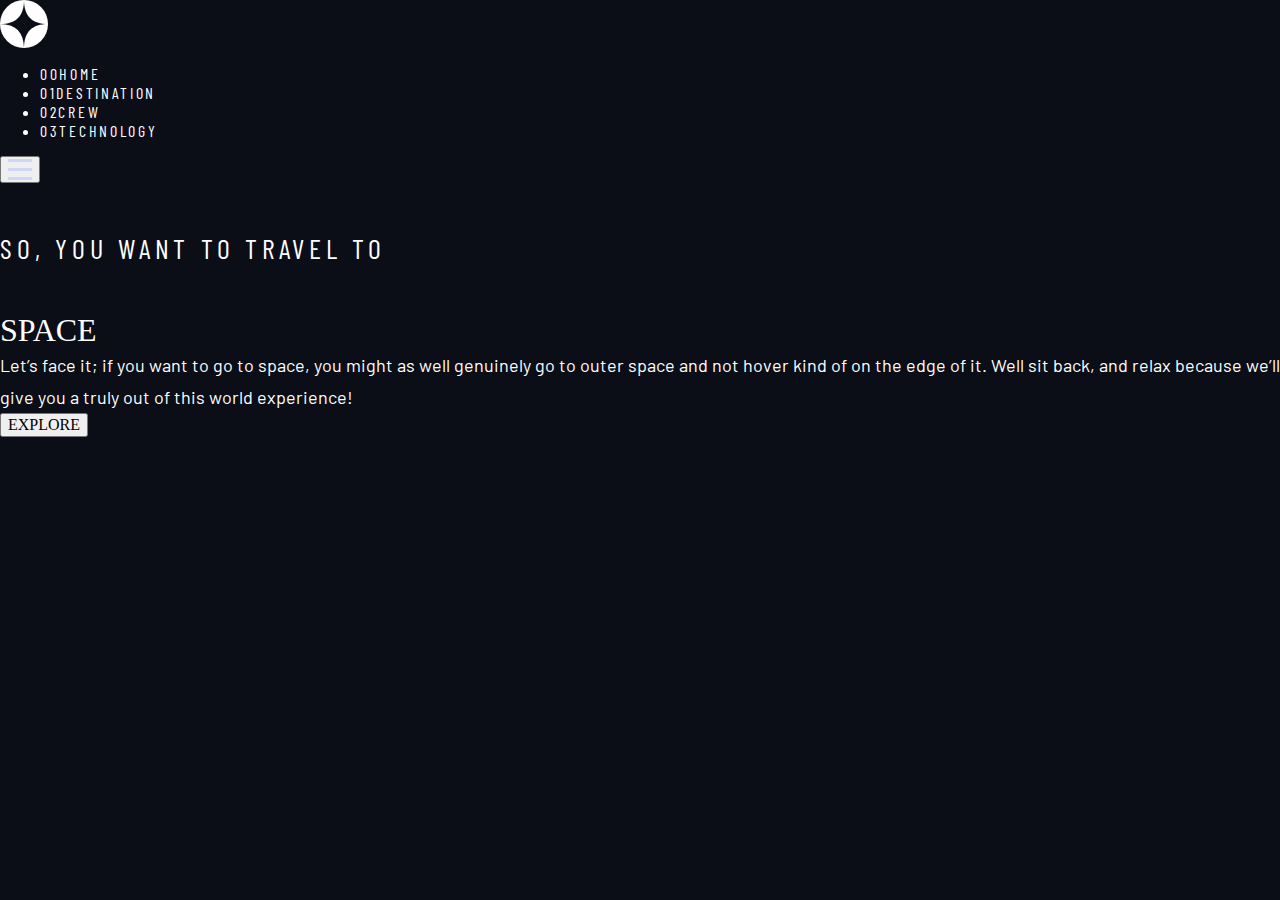
==== index.html @ c90dbf40 "Add Home layout" ====
<!DOCTYPE html>
<html lang="en">

<head>
    <meta charset="UTF-8">
    <meta name="viewport" content="width=device-width, initial-scale=1.0">
    <link rel="icon" type="image/x-icon" href="assets/favicon.ico" />
    <title>Space tourism website | Home</title>
    <link rel="stylesheet" href="styles/home.css">
</head>

<body>
    <nav class="navbar">
        <a href="index.html" class="logo">
            <img src="assets/shared/logo.svg" alt="logo">
        </a>
        <ul class="navbar__links nav__text">
            <li class="navbar__item"><span class="number">00</span>Home</li>
            <li class="navbar__item"><span class="number">01</span>Destination</li>
            <li class="navbar__item"><span class="number">02</span>Crew</li>
            <li class="navbar__item"><span class="number">03</span>Technology</li>
        </ul>
        <button class="navbar__button">
            <img src="assets/shared/icon-hamburger.svg" alt="menu" aria-hidden="true">
        </button>
    </nav>
    <main class="main__content">
        <div class="left-container">
            <h5 class="heading--5">So, you want to travel to</h5>
            <h1 class="heading--1">Space</h1>
            <p>
                Let’s face it; if you want to go to space, you might as well genuinely go to
                outer space and not hover kind of on the edge of it. Well sit back, and relax
                because we’ll give you a truly out of this world experience!
            </p>
        </div>
        <div class="right-container">
            <button class="action-btn">
                <h4 class="heading--4">Explore</h4>
            </button>
        </div>
    </main>
</body>

</html>
---- styles/home.css ----
/** COLOR **/
/** TYPOGRAPHY **/
/* https://piccalil.li/blog/a-modern-css-reset/ */
/* Box sizing rules */
@import url("https://fonts.googleapis.com/css2?family=Barlow&family=Barlow+Condensed&family=Bellefair&display=swap");
*,
*::before,
*::after {
  box-sizing: border-box;
}

/* Remove default margin */
body,
h1,
h2,
h3,
h4,
p,
figure,
blockquote,
dl,
dd {
  margin: 0;
}

/* Remove list styles on ul, ol elements with a list role, which suggests default styling will be removed */
ul[role=list],
ol[role=list] {
  list-style: none;
}

/* Set core root defaults */
html:focus-within {
  scroll-behavior: smooth;
}

/* Set core body defaults */
body {
  min-height: 100vh;
  text-rendering: optimizeSpeed;
}

/* A elements that don't have a class get default styles */
a:not([class]) {
  -webkit-text-decoration-skip: ink;
          text-decoration-skip-ink: auto;
}

/* Make images easier to work with */
img,
picture {
  max-width: 100%;
  display: block;
}

/* Inherit fonts for inputs and buttons */
input,
button,
textarea,
select {
  font: inherit;
}

/* Remove all animations, transitions and smooth scroll for people that prefer not to see them */
@media (prefers-reduced-motion: reduce) {
  html:focus-within {
    scroll-behavior: auto;
  }
  *,
*::before,
*::after {
    -webkit-animation-duration: 0.01ms !important;
            animation-duration: 0.01ms !important;
    -webkit-animation-iteration-count: 1 !important;
            animation-iteration-count: 1 !important;
    transition-duration: 0.01ms !important;
    scroll-behavior: auto !important;
  }
}
/** Headings **/
h1 .heading--1 {
  font-family: "Bellefair", serif;
  font-size: 150px;
}

h2 .heading--2 {
  font-family: "Bellefair", serif;
  font-size: 100px;
}

h3 .heading--3 {
  font-family: "Bellefair", serif;
  font-size: 56px;
}

h4 .heading--4 {
  font-family: "Bellefair", serif;
  font-size: 32px;
}

h5.heading--5 {
  font-family: "Barlow Condensed", sans-serif;
  font-size: 28px;
  letter-spacing: 4.75px;
}

/** Subheadings **/
h1 .subheading--1 {
  font-family: "Bellefair", serif;
  font-size: 28px;
}

h2 .subheading--2 {
  font-family: "Barlow Condensed", sans-serif;
  font-size: 14px;
  letter-spacing: 2.35px;
}

/** Other **/
h1, h2, h3, h4, h5 {
  font-weight: 400;
  text-transform: uppercase;
}

.nav__text {
  font-family: "Barlow Condensed", sans-serif;
  font-size: 16px;
  letter-spacing: 2.7px;
  text-transform: uppercase;
}

p {
  font-family: "Barlow", sans-serif;
  font-size: 18px;
  line-height: 32px;
}

body {
  background-color: #0B0D17;
  color: #FFFFFF;
}

p {
  word-wrap: break-word;
}
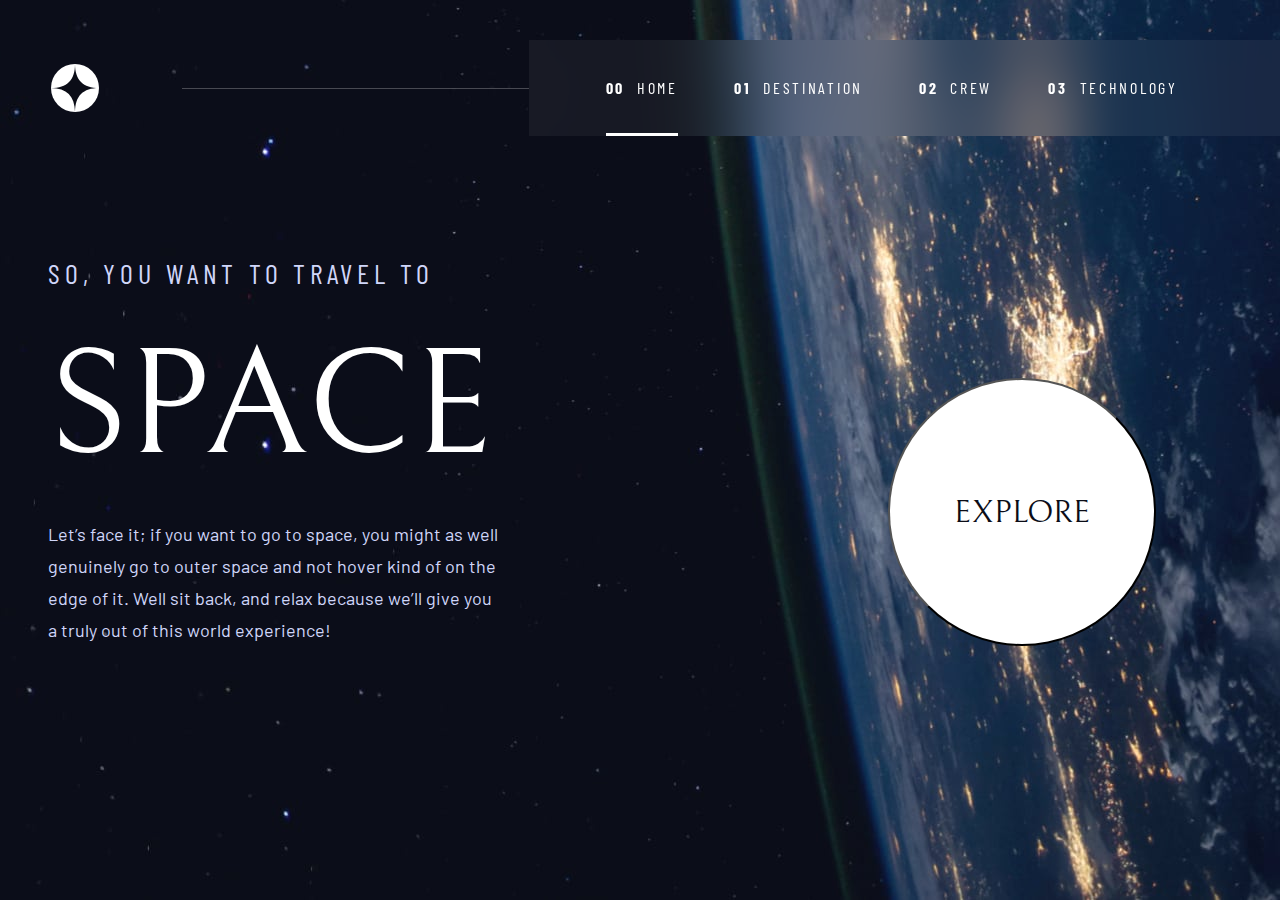
==== commit 5a783c89: "Update Home page" ====
--- a/index.html
+++ b/index.html
@@ -10,22 +10,24 @@
 </head>
 
 <body>
-    <nav class="navbar">
+    <header class="main-header">
         <a href="index.html" class="logo">
             <img src="assets/shared/logo.svg" alt="logo">
         </a>
-        <ul class="navbar__links nav__text">
-            <li class="navbar__item"><span class="number">00</span>Home</li>
-            <li class="navbar__item"><span class="number">01</span>Destination</li>
-            <li class="navbar__item"><span class="number">02</span>Crew</li>
-            <li class="navbar__item"><span class="number">03</span>Technology</li>
-        </ul>
-        <button class="navbar__button">
-            <img src="assets/shared/icon-hamburger.svg" alt="menu" aria-hidden="true">
-        </button>
-    </nav>
-    <main class="main__content">
-        <div class="left-container">
+        <nav class="navbar">
+            <ul class="navbar__links nav__text">
+                <li class="link active"><a href="index.html"><span class="number">00</span>Home</a></li>
+                <li class="link"><a href="index.html"><span class="number">01</span>Destination</a></li>
+                <li class="link"><a href="index.html"><span class="number">02</span>Crew</a></li>
+                <li class="link"><a href="index.html"><span class="number">03</span>Technology</a></li>
+            </ul>
+            <button class="navbar__btn">
+                <img src="assets/shared/icon-hamburger.svg" alt="menu" aria-hidden="true">
+            </button>
+        </nav>
+    </header>
+    <main class="main-content">
+        <div class="info-container">
             <h5 class="heading--5">So, you want to travel to</h5>
             <h1 class="heading--1">Space</h1>
             <p>
@@ -34,7 +36,7 @@
                 because we’ll give you a truly out of this world experience!
             </p>
         </div>
-        <div class="right-container">
+        <div class="action-container">
             <button class="action-btn">
                 <h4 class="heading--4">Explore</h4>
             </button>
--- a/styles/home.css
+++ b/styles/home.css
@@ -1,5 +1,6 @@
 /** COLOR **/
 /** TYPOGRAPHY **/
+/** BREAKPOINTS **/
 /* https://piccalil.li/blog/a-modern-css-reset/ */
 /* Box sizing rules */
 @import url("https://fonts.googleapis.com/css2?family=Barlow&family=Barlow+Condensed&family=Bellefair&display=swap");
@@ -15,6 +16,7 @@
 h2,
 h3,
 h4,
+h5,
 p,
 figure,
 blockquote,
@@ -78,39 +80,86 @@
   }
 }
 /** Headings **/
-h1 .heading--1 {
+h1.heading--1 {
   font-family: "Bellefair", serif;
-  font-size: 150px;
-}
-
-h2 .heading--2 {
-  font-family: "Bellefair", serif;
-  font-size: 100px;
-}
-
-h3 .heading--3 {
+  font-size: 80px;
+}
+@media (min-width: 650px) {
+  h1.heading--1 {
+    font-size: 150px;
+  }
+}
+
+h2.heading--2 {
   font-family: "Bellefair", serif;
   font-size: 56px;
 }
-
-h4 .heading--4 {
+@media (min-width: 650px) {
+  h2.heading--2 {
+    font-size: 80px;
+  }
+}
+@media (min-width: 1200px) {
+  h2.heading--2 {
+    font-size: 100px;
+  }
+}
+
+h3.heading--3 {
   font-family: "Bellefair", serif;
-  font-size: 32px;
+  font-size: 24px;
+}
+@media (min-width: 650px) {
+  h3.heading--3 {
+    font-size: 40px;
+  }
+}
+@media (min-width: 1200px) {
+  h3.heading--3 {
+    font-size: 56px;
+  }
+}
+
+h4.heading--4 {
+  font-family: "Bellefair", serif;
+  font-size: 16px;
+}
+@media (min-width: 650px) {
+  h4.heading--4 {
+    font-size: 24px;
+  }
+}
+@media (min-width: 1200px) {
+  h4.heading--4 {
+    font-size: 32px;
+  }
 }
 
 h5.heading--5 {
   font-family: "Barlow Condensed", sans-serif;
-  font-size: 28px;
-  letter-spacing: 4.75px;
+  font-size: 16px;
+  letter-spacing: 2.7px;
+}
+@media (min-width: 650px) {
+  h5.heading--5 {
+    font-size: 20px;
+    letter-spacing: 3.5px;
+  }
+}
+@media (min-width: 1200px) {
+  h5.heading--5 {
+    font-size: 28px;
+    letter-spacing: 4.75px;
+  }
 }
 
 /** Subheadings **/
-h1 .subheading--1 {
+h1.subheading--1 {
   font-family: "Bellefair", serif;
   font-size: 28px;
 }
 
-h2 .subheading--2 {
+h2.subheading--2 {
   font-family: "Barlow Condensed", sans-serif;
   font-size: 14px;
   letter-spacing: 2.35px;
@@ -124,22 +173,311 @@
 
 .nav__text {
   font-family: "Barlow Condensed", sans-serif;
-  font-size: 16px;
-  letter-spacing: 2.7px;
+  font-size: 14px;
+  letter-spacing: 2.36px;
   text-transform: uppercase;
+}
+@media (min-width: 1200px) {
+  .nav__text {
+    font-size: 16px;
+    letter-spacing: 2.7px;
+  }
 }
 
 p {
   font-family: "Barlow", sans-serif;
-  font-size: 18px;
-  line-height: 32px;
+  font-size: 15px;
+  line-height: 25px;
+}
+@media (min-width: 650px) {
+  p {
+    font-size: 16px;
+    line-height: 28px;
+  }
+}
+@media (min-width: 1200px) {
+  p {
+    font-size: 18px;
+    line-height: 32px;
+  }
 }
 
 body {
   background-color: #0B0D17;
+  background-position: center center;
+  background-size: cover;
   color: #FFFFFF;
+  overflow-x: hidden;
 }
 
 p {
   word-wrap: break-word;
+  color: #D0D6F9;
+}
+
+.title {
+  color: #FFFFFF;
+}
+.title .number {
+  font-weight: 700;
+  margin-right: 16px;
+  opacity: 0.25;
+}
+@media (min-width: 1200px) {
+  .title .number {
+    margin-right: 24px;
+  }
+}
+
+.main-content {
+  display: grid;
+  text-align: center;
+}
+@media (min-width: 1200px) {
+  .main-content {
+    text-align: start;
+  }
+}
+
+.main-header {
+  display: flex;
+  justify-content: space-between;
+  align-items: stretch;
+}
+@media (min-width: 1200px) {
+  .main-header {
+    padding: 40px 0;
+  }
+  .main-header::after {
+    content: "";
+    position: relative;
+    align-self: center;
+    order: 1;
+    top: 0;
+    right: -2rem;
+    height: 1px;
+    width: 100%;
+    background: rgba(255, 255, 255, 0.25);
+  }
+}
+
+.main-header .logo {
+  flex-shrink: 0;
+  order: 0;
+  margin: 24px clamp(24px, 4vw, 64px);
+}
+.main-header .logo > img {
+  width: 36px;
+}
+@media (min-width: 650px) {
+  .main-header .logo > img {
+    width: 48px;
+  }
+}
+
+.navbar {
+  order: 2;
+  display: flex;
+  align-items: stretch;
+}
+@media (min-width: 650px) {
+  .navbar {
+    padding-inline: clamp(3rem, 7vw, 7rem);
+    background-color: rgba(255, 255, 255, 0.05);
+    -webkit-backdrop-filter: blur(32px);
+            backdrop-filter: blur(32px);
+  }
+}
+@media (min-width: 1200px) {
+  .navbar {
+    padding-inline: clamp(3rem, 6vw, 7rem) clamp(3rem, 8vw, 7rem);
+  }
+}
+
+.navbar__links {
+  display: none;
+  list-style: none;
+  margin: 0;
+  padding: 0;
+}
+@media (min-width: 650px) {
+  .navbar__links {
+    display: flex;
+    justify-content: center;
+    align-items: stretch;
+    gap: clamp(1.5rem, 5vw, 3.5rem);
+  }
+}
+
+.navbar__links .link {
+  display: flex;
+  align-items: stretch;
+  padding-top: 2px;
+  border-bottom: 3px solid transparent;
+}
+.navbar__links .link a {
+  display: flex;
+  align-items: center;
+  text-decoration: none;
+  color: inherit;
+}
+.navbar__links .link a .number {
+  font-weight: 700;
+  margin-right: 12px;
+}
+@media (min-width: 650px) {
+  .navbar__links .link a .number {
+    display: none;
+  }
+}
+@media (min-width: 1200px) {
+  .navbar__links .link a .number {
+    display: inline;
+  }
+}
+.navbar__links .link:hover {
+  border-bottom-color: rgba(255, 255, 255, 0.5);
+}
+.navbar__links .link.active {
+  border-bottom-color: #FFFFFF;
+}
+
+.navbar__btn {
+  margin: 16px;
+  padding: 8px;
+  background-color: transparent;
+  border: none;
+  cursor: pointer;
+}
+@media (min-width: 650px) {
+  .navbar__btn {
+    display: none;
+  }
+}
+.navbar__btn img {
+  width: 24px;
+}
+
+.action-btn {
+  width: -webkit-fit-content;
+  width: -moz-fit-content;
+  width: fit-content;
+  position: relative;
+  margin: 2.75rem;
+  padding-inline: 32px;
+  background-color: #FFFFFF;
+  color: #0B0D17;
+  aspect-ratio: 1;
+  border-radius: 50%;
+  cursor: pointer;
+}
+@media (min-width: 650px) {
+  .action-btn {
+    margin: 4.25rem;
+    padding-inline: 48px;
+  }
+}
+@media (min-width: 1200px) {
+  .action-btn {
+    margin: 4.75rem;
+    padding-inline: 64px;
+  }
+}
+.action-btn::after {
+  content: "";
+  position: absolute;
+  top: 0;
+  left: 0;
+  width: 100%;
+  aspect-ratio: 1;
+  border-radius: 50%;
+  background-color: #FFFFFF;
+  opacity: 0;
+  transition: all 0.3s ease-in-out;
+}
+.action-btn:hover::after {
+  opacity: 0.1;
+  transform: scale(1.6);
+}
+
+body {
+  background-image: url("../assets/home/background-home-mobile.jpg");
+}
+@media (min-width: 650px) {
+  body {
+    background-image: url("../assets/home/background-home-tablet.jpg");
+  }
+}
+@media (min-width: 1200px) {
+  body {
+    background-image: url("../assets/home/background-home-desktop.jpg");
+  }
+}
+
+.main-content {
+  grid-template-areas: 1fr;
+}
+@media (min-width: 1200px) {
+  .main-content {
+    grid-template-columns: 1fr 1fr;
+    max-width: 1440px;
+    margin: auto;
+  }
+}
+
+.info-container {
+  display: flex;
+  flex-direction: column;
+  align-items: center;
+  padding-inline: 24px;
+}
+@media (min-width: 650px) {
+  .info-container {
+    padding: 48px;
+  }
+}
+@media (min-width: 1200px) {
+  .info-container {
+    align-items: flex-start;
+  }
+}
+.info-container h5 {
+  color: #D0D6F9;
+  padding-block: 2rem;
+}
+.info-container p {
+  margin-top: 24px;
+}
+@media (min-width: 650px) {
+  .info-container p {
+    max-width: 444px;
+  }
+}
+@media (min-width: 1200px) {
+  .info-container p {
+    max-width: 450px;
+  }
+}
+
+.action-container {
+  display: flex;
+  flex-direction: column;
+  justify-content: center;
+  align-items: center;
+  padding: 24px;
+}
+@media (min-width: 650px) {
+  .action-container {
+    padding: 48px;
+  }
+}
+@media (min-width: 1200px) {
+  .action-container {
+    padding: 48px;
+    justify-content: end;
+    align-items: flex-end;
+  }
+  .action-container .action-btn {
+    margin-bottom: 0px;
+  }
 }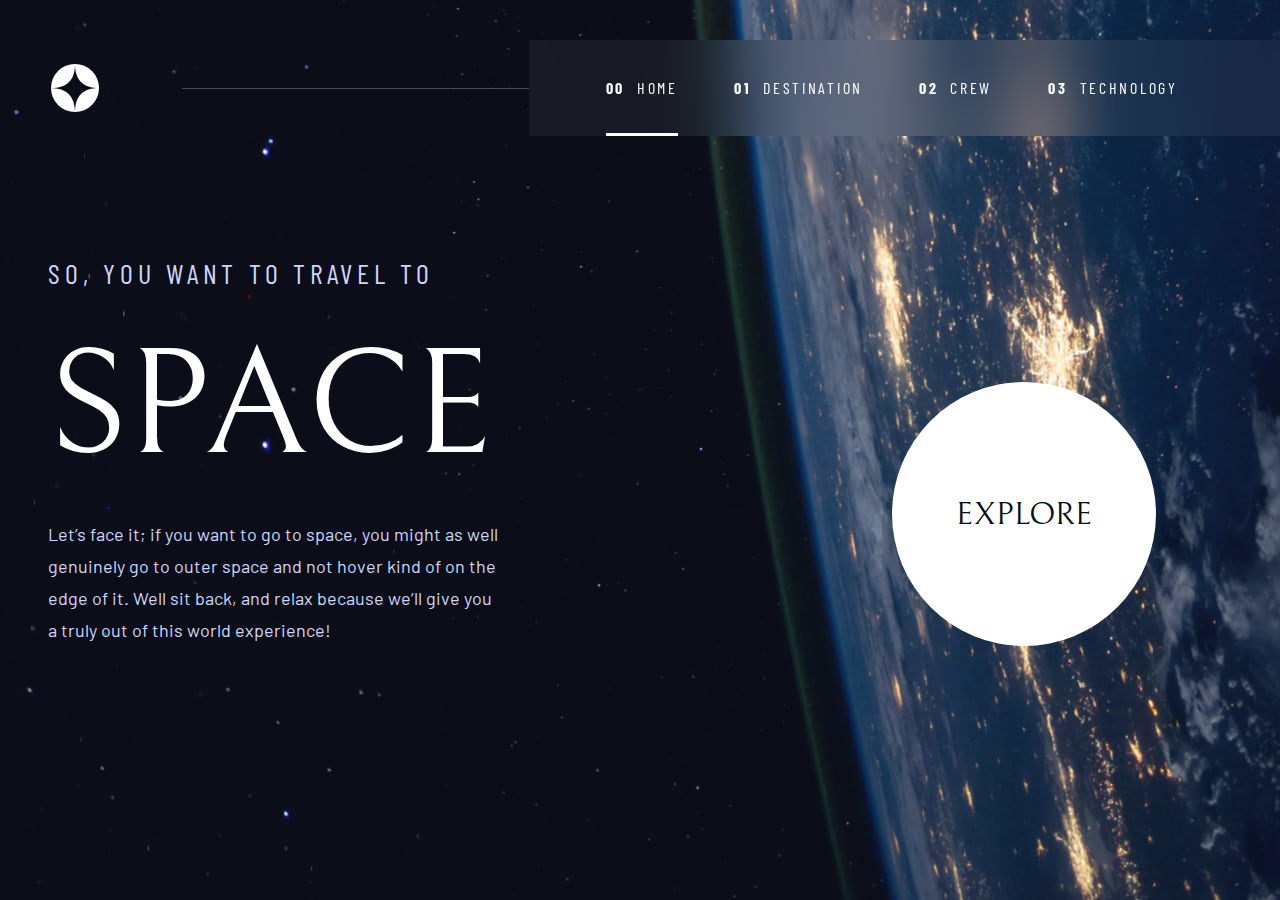
==== commit f7205fe3: "Update action button" ====
--- a/index.html
+++ b/index.html
@@ -37,9 +37,9 @@
             </p>
         </div>
         <div class="action-container">
-            <button class="action-btn">
+            <a href="destination-moon.html" class="action-btn">
                 <h4 class="heading--4">Explore</h4>
-            </button>
+            </a>
         </div>
     </main>
 </body>
--- a/styles/home.css
+++ b/styles/home.css
@@ -215,6 +215,16 @@
   color: #D0D6F9;
 }
 
+.main-content {
+  display: grid;
+  text-align: center;
+}
+@media (min-width: 1200px) {
+  .main-content {
+    text-align: start;
+  }
+}
+
 .title {
   color: #FFFFFF;
 }
@@ -226,16 +236,6 @@
 @media (min-width: 1200px) {
   .title .number {
     margin-right: 24px;
-  }
-}
-
-.main-content {
-  display: grid;
-  text-align: center;
-}
-@media (min-width: 1200px) {
-  .main-content {
-    text-align: start;
   }
 }
 
@@ -359,13 +359,16 @@
 }
 
 .action-btn {
+  position: relative;
+  display: flex;
+  align-items: center;
   width: -webkit-fit-content;
   width: -moz-fit-content;
   width: fit-content;
-  position: relative;
   margin: 2.75rem;
   padding-inline: 32px;
   background-color: #FFFFFF;
+  text-decoration: none;
   color: #0B0D17;
   aspect-ratio: 1;
   border-radius: 50%;
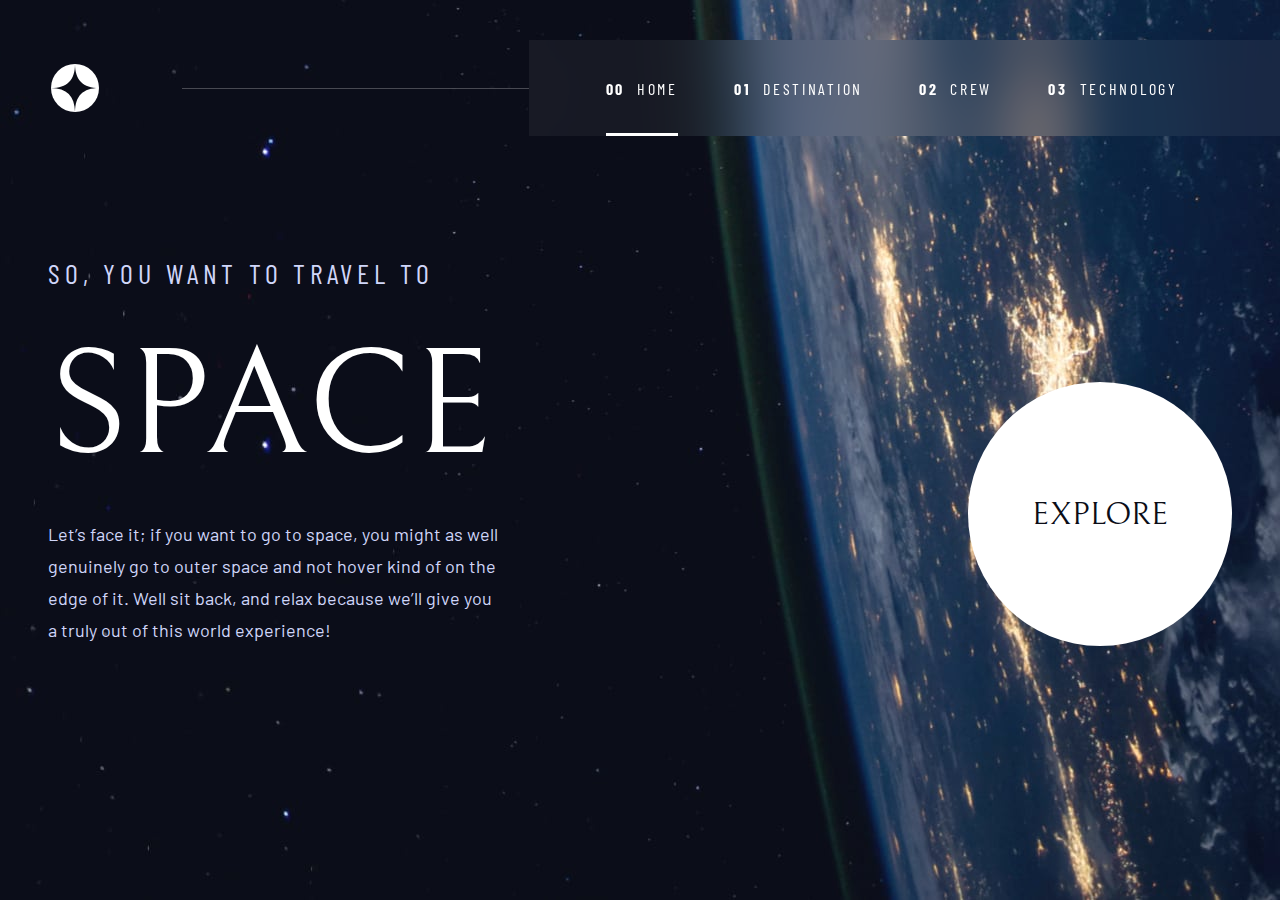
==== commit 1211c274: "Add destination page" ====
--- a/index.html
+++ b/index.html
@@ -17,7 +17,7 @@
         <nav class="navbar">
             <ul class="navbar__links nav__text">
                 <li class="link active"><a href="index.html"><span class="number">00</span>Home</a></li>
-                <li class="link"><a href="index.html"><span class="number">01</span>Destination</a></li>
+                <li class="link"><a href="destination-moon.html"><span class="number">01</span>Destination</a></li>
                 <li class="link"><a href="index.html"><span class="number">02</span>Crew</a></li>
                 <li class="link"><a href="index.html"><span class="number">03</span>Technology</a></li>
             </ul>
--- a/styles/home.css
+++ b/styles/home.css
@@ -120,34 +120,34 @@
   }
 }
 
-h4.heading--4 {
+.heading--4 {
   font-family: "Bellefair", serif;
   font-size: 16px;
 }
 @media (min-width: 650px) {
-  h4.heading--4 {
+  .heading--4 {
     font-size: 24px;
   }
 }
 @media (min-width: 1200px) {
-  h4.heading--4 {
+  .heading--4 {
     font-size: 32px;
   }
 }
 
-h5.heading--5 {
+.heading--5 {
   font-family: "Barlow Condensed", sans-serif;
   font-size: 16px;
   letter-spacing: 2.7px;
 }
 @media (min-width: 650px) {
-  h5.heading--5 {
+  .heading--5 {
     font-size: 20px;
     letter-spacing: 3.5px;
   }
 }
 @media (min-width: 1200px) {
-  h5.heading--5 {
+  .heading--5 {
     font-size: 28px;
     letter-spacing: 4.75px;
   }
@@ -204,7 +204,7 @@
 
 body {
   background-color: #0B0D17;
-  background-position: center center;
+  background-position: top center;
   background-size: cover;
   color: #FFFFFF;
   overflow-x: hidden;
@@ -237,6 +237,13 @@
   .title .number {
     margin-right: 24px;
   }
+}
+
+.divider {
+  width: 100%;
+  height: 1px;
+  border: none;
+  background-color: #383B4B;
 }
 
 .main-header {
@@ -312,7 +319,7 @@
 .navbar__links .link {
   display: flex;
   align-items: stretch;
-  padding-top: 2px;
+  padding-top: 3px;
   border-bottom: 3px solid transparent;
 }
 .navbar__links .link a {
@@ -418,12 +425,13 @@
 }
 
 .main-content {
-  grid-template-areas: 1fr;
+  grid-template-columns: 1fr;
 }
 @media (min-width: 1200px) {
   .main-content {
     grid-template-columns: 1fr 1fr;
-    max-width: 1440px;
+    grid-template-rows: 1fr;
+    max-width: 1320px;
     margin: auto;
   }
 }
@@ -481,6 +489,7 @@
     align-items: flex-end;
   }
   .action-container .action-btn {
-    margin-bottom: 0px;
+    margin-right: 0;
+    margin-bottom: 0;
   }
 }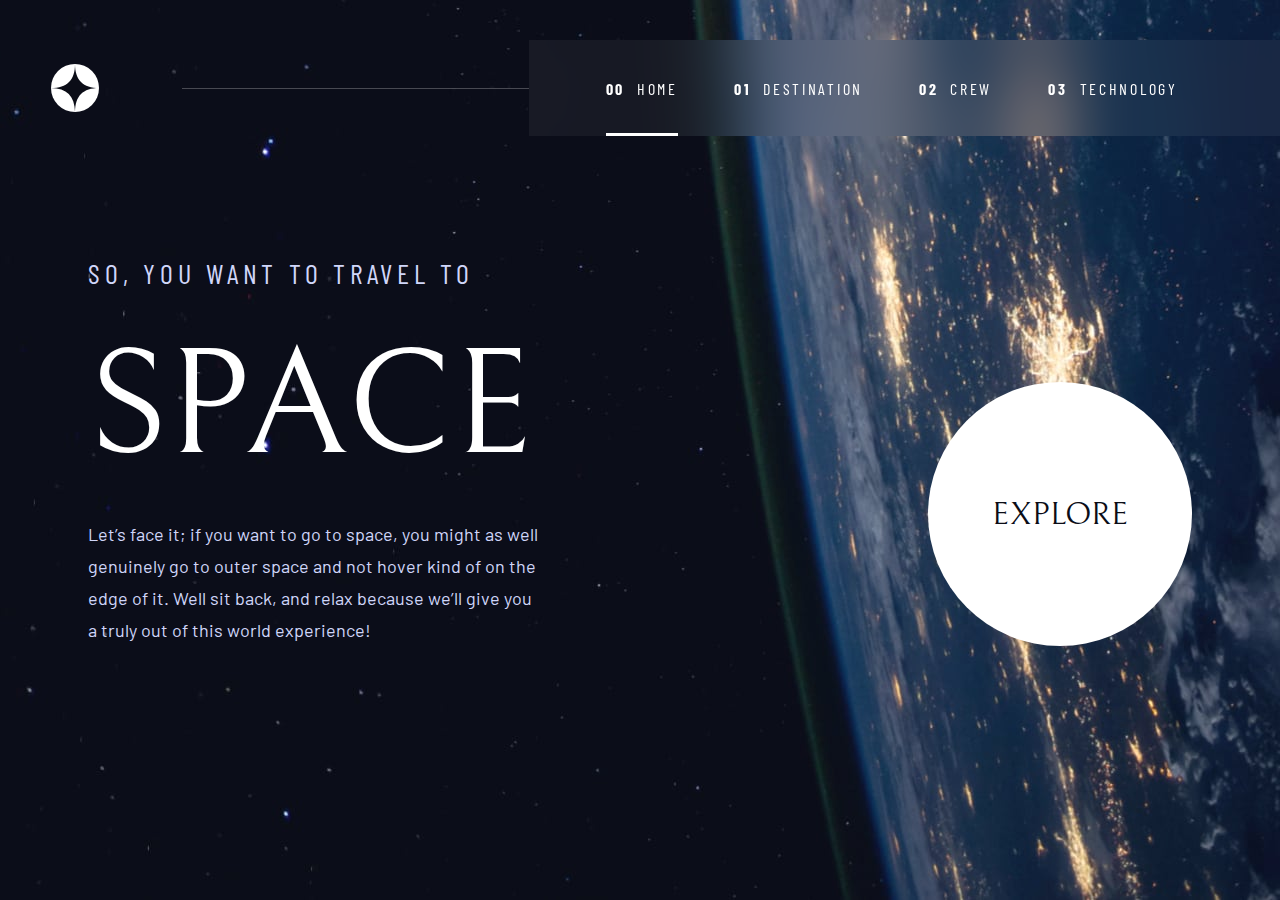
==== commit 74e4a8b6: "Add CSS-only sidenav for mobile devices" ====
--- a/index.html
+++ b/index.html
@@ -15,15 +15,22 @@
             <img src="assets/shared/logo.svg" alt="logo">
         </a>
         <nav class="navbar">
+            <div class="navbar__toggle">
+                <input type="checkbox" checked="false" />
+                <span class="hamburger"></span>
+                <ul class="sidebar__links nav__text">
+                    <li class="link active"><a href="index.html"><span class="number">00</span>Home</a></li>
+                    <li class="link"><a href="destination-moon.html"><span class="number">01</span>Destination</a></li>
+                    <li class="link"><a href="crew-commander.html"><span class="number">02</span>Crew</a></li>
+                    <li class="link"><a href="technology-vehicle.html"><span class="number">03</span>Technology</a></li>
+                </ul>
+            </div>
             <ul class="navbar__links nav__text">
                 <li class="link active"><a href="index.html"><span class="number">00</span>Home</a></li>
                 <li class="link"><a href="destination-moon.html"><span class="number">01</span>Destination</a></li>
-                <li class="link"><a href="index.html"><span class="number">02</span>Crew</a></li>
-                <li class="link"><a href="index.html"><span class="number">03</span>Technology</a></li>
+                <li class="link"><a href="crew-commander.html"><span class="number">02</span>Crew</a></li>
+                <li class="link"><a href="technology-vehicle.html"><span class="number">03</span>Technology</a></li>
             </ul>
-            <button class="navbar__btn">
-                <img src="assets/shared/icon-hamburger.svg" alt="menu" aria-hidden="true">
-            </button>
         </nav>
     </header>
     <main class="main-content">
--- a/styles/home.css
+++ b/styles/home.css
@@ -227,6 +227,18 @@
 
 .title {
   color: #FFFFFF;
+  margin-bottom: 32px;
+}
+@media (min-width: 650px) {
+  .title {
+    justify-self: self-start;
+    margin-block: 40px 60px;
+  }
+}
+@media (min-width: 1200px) {
+  .title {
+    margin-block: 20px 80px;
+  }
 }
 .title .number {
   font-weight: 700;
@@ -244,6 +256,10 @@
   height: 1px;
   border: none;
   background-color: #383B4B;
+}
+
+::-webkit-scrollbar {
+  display: none;
 }
 
 .main-header {
@@ -349,20 +365,81 @@
   border-bottom-color: #FFFFFF;
 }
 
-.navbar__btn {
-  margin: 16px;
-  padding: 8px;
-  background-color: transparent;
-  border: none;
+.navbar__toggle {
+  width: 24px;
+  position: relative;
+  display: flex;
+  margin: 30px;
   cursor: pointer;
-}
-@media (min-width: 650px) {
-  .navbar__btn {
+  /*
+  * And let's slide it in from the left
+  */
+}
+@media (min-width: 650px) {
+  .navbar__toggle {
     display: none;
   }
 }
-.navbar__btn img {
+.navbar__toggle input[type=checkbox] {
+  position: absolute;
+  top: 0;
+  left: 0;
   width: 24px;
+  height: 24px;
+  margin: 0;
+  opacity: 0;
+  z-index: 2;
+}
+.navbar__toggle .hamburger {
+  position: absolute;
+  top: 0;
+  left: 0;
+  background-image: url("../../assets/shared/icon-close.svg");
+  width: 24px;
+  height: 24px;
+  background-repeat: no-repeat;
+  pointer-events: none;
+  z-index: 2;
+}
+.navbar__toggle input[type=checkbox]:checked ~ .hamburger {
+  background-image: url("../../assets/shared/icon-hamburger.svg");
+}
+.navbar__toggle .sidebar__links {
+  position: absolute;
+  width: 250px;
+  margin: -100px 0 0 56px;
+  height: calc(100vh + 100px);
+  padding: 50px 4px;
+  padding-top: 160px;
+  z-index: 1;
+  background: rgba(255, 255, 255, 0.04);
+  -webkit-backdrop-filter: blur(32px);
+          backdrop-filter: blur(32px);
+  list-style-type: none;
+  -webkit-font-smoothing: antialiased;
+  transform-origin: 0% 0%;
+  transform: translate(-100%, 0);
+  transition: transform 0.5s cubic-bezier(0.77, 0.2, 0.05, 1);
+}
+.navbar__toggle .sidebar__links .link a {
+  display: block;
+  padding: 10px 20px;
+  border-right: 2px solid transparent;
+  text-decoration: none;
+  color: #FFFFFF;
+}
+.navbar__toggle .sidebar__links .link a a:hover {
+  border-right-color: rgba(255, 255, 255, 0.5);
+}
+.navbar__toggle .sidebar__links .link a .number {
+  font-weight: 700;
+  margin-right: 12px;
+}
+.navbar__toggle .sidebar__links .link.active a {
+  border-right-color: #FFFFFF;
+}
+.navbar__toggle input:checked ~ ul {
+  transform: none;
 }
 
 .action-btn {
@@ -431,7 +508,7 @@
   .main-content {
     grid-template-columns: 1fr 1fr;
     grid-template-rows: 1fr;
-    max-width: 1320px;
+    max-width: 1200px;
     margin: auto;
   }
 }
